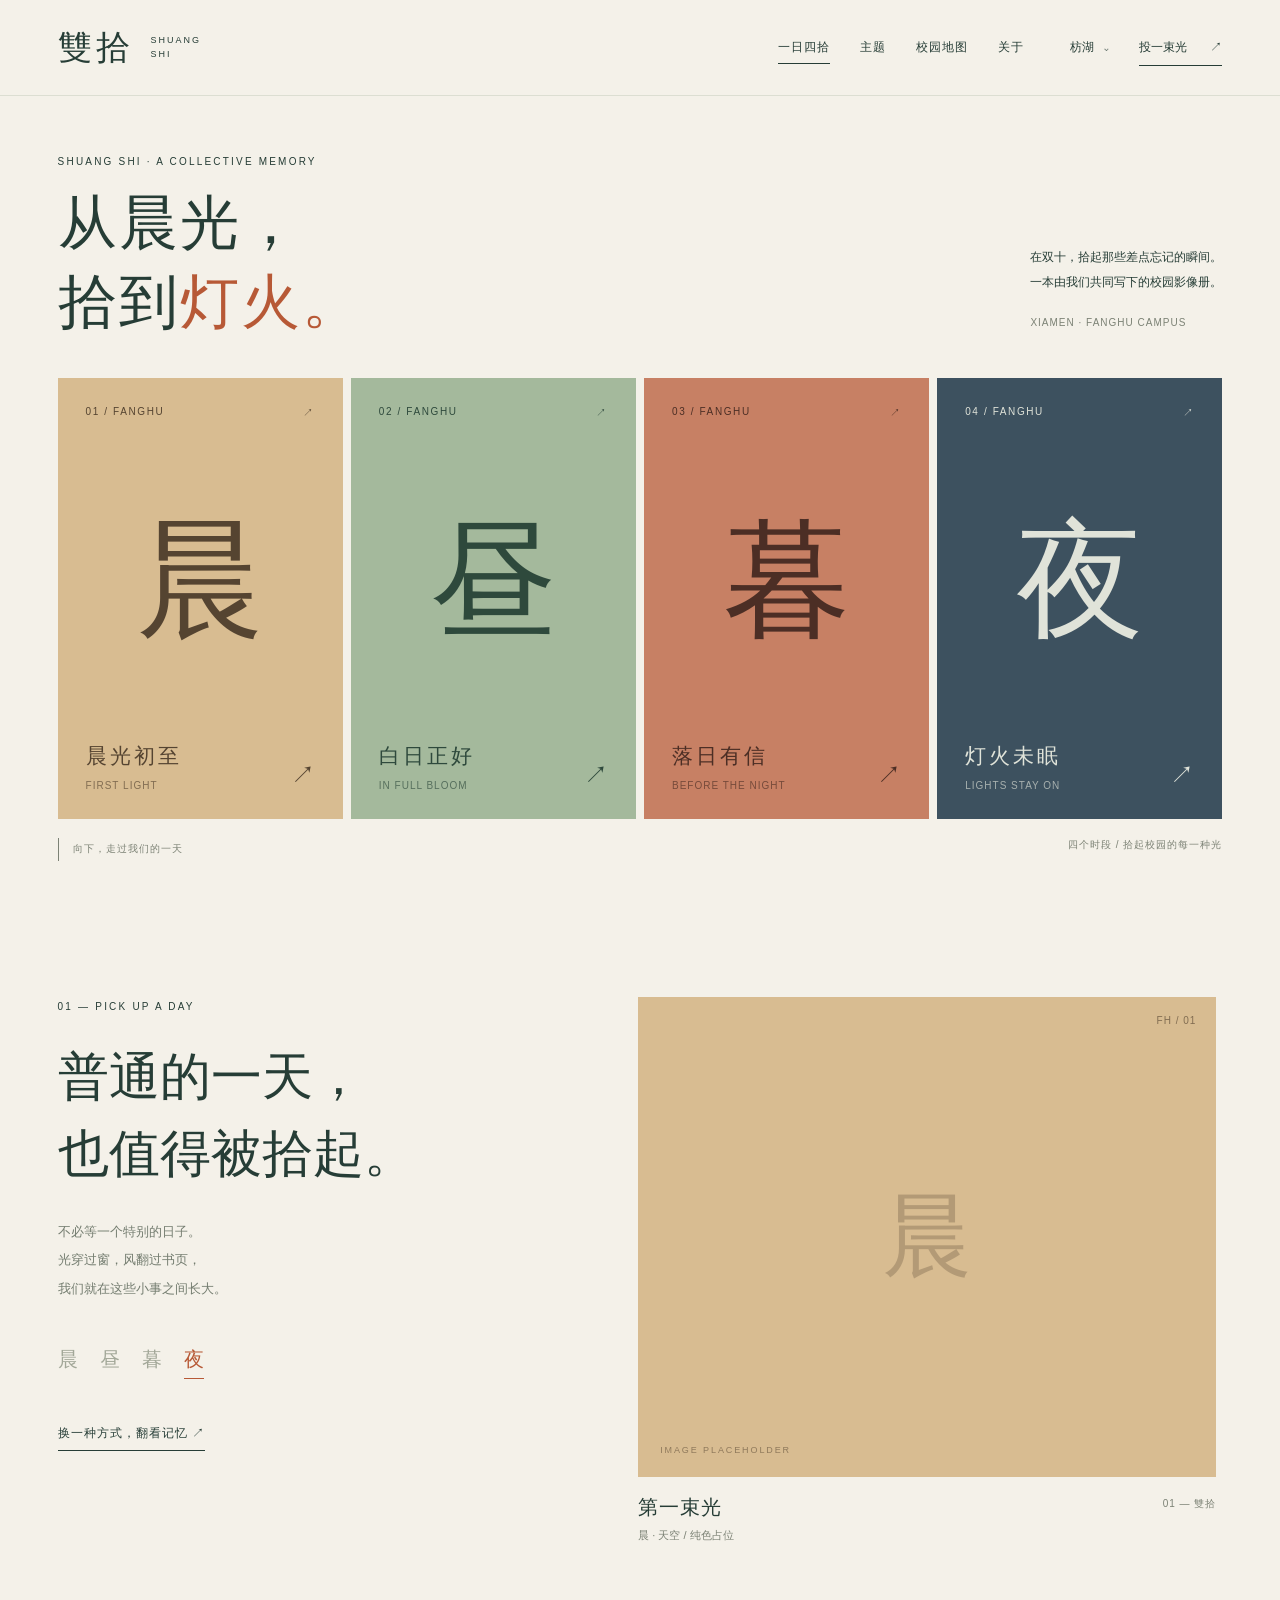
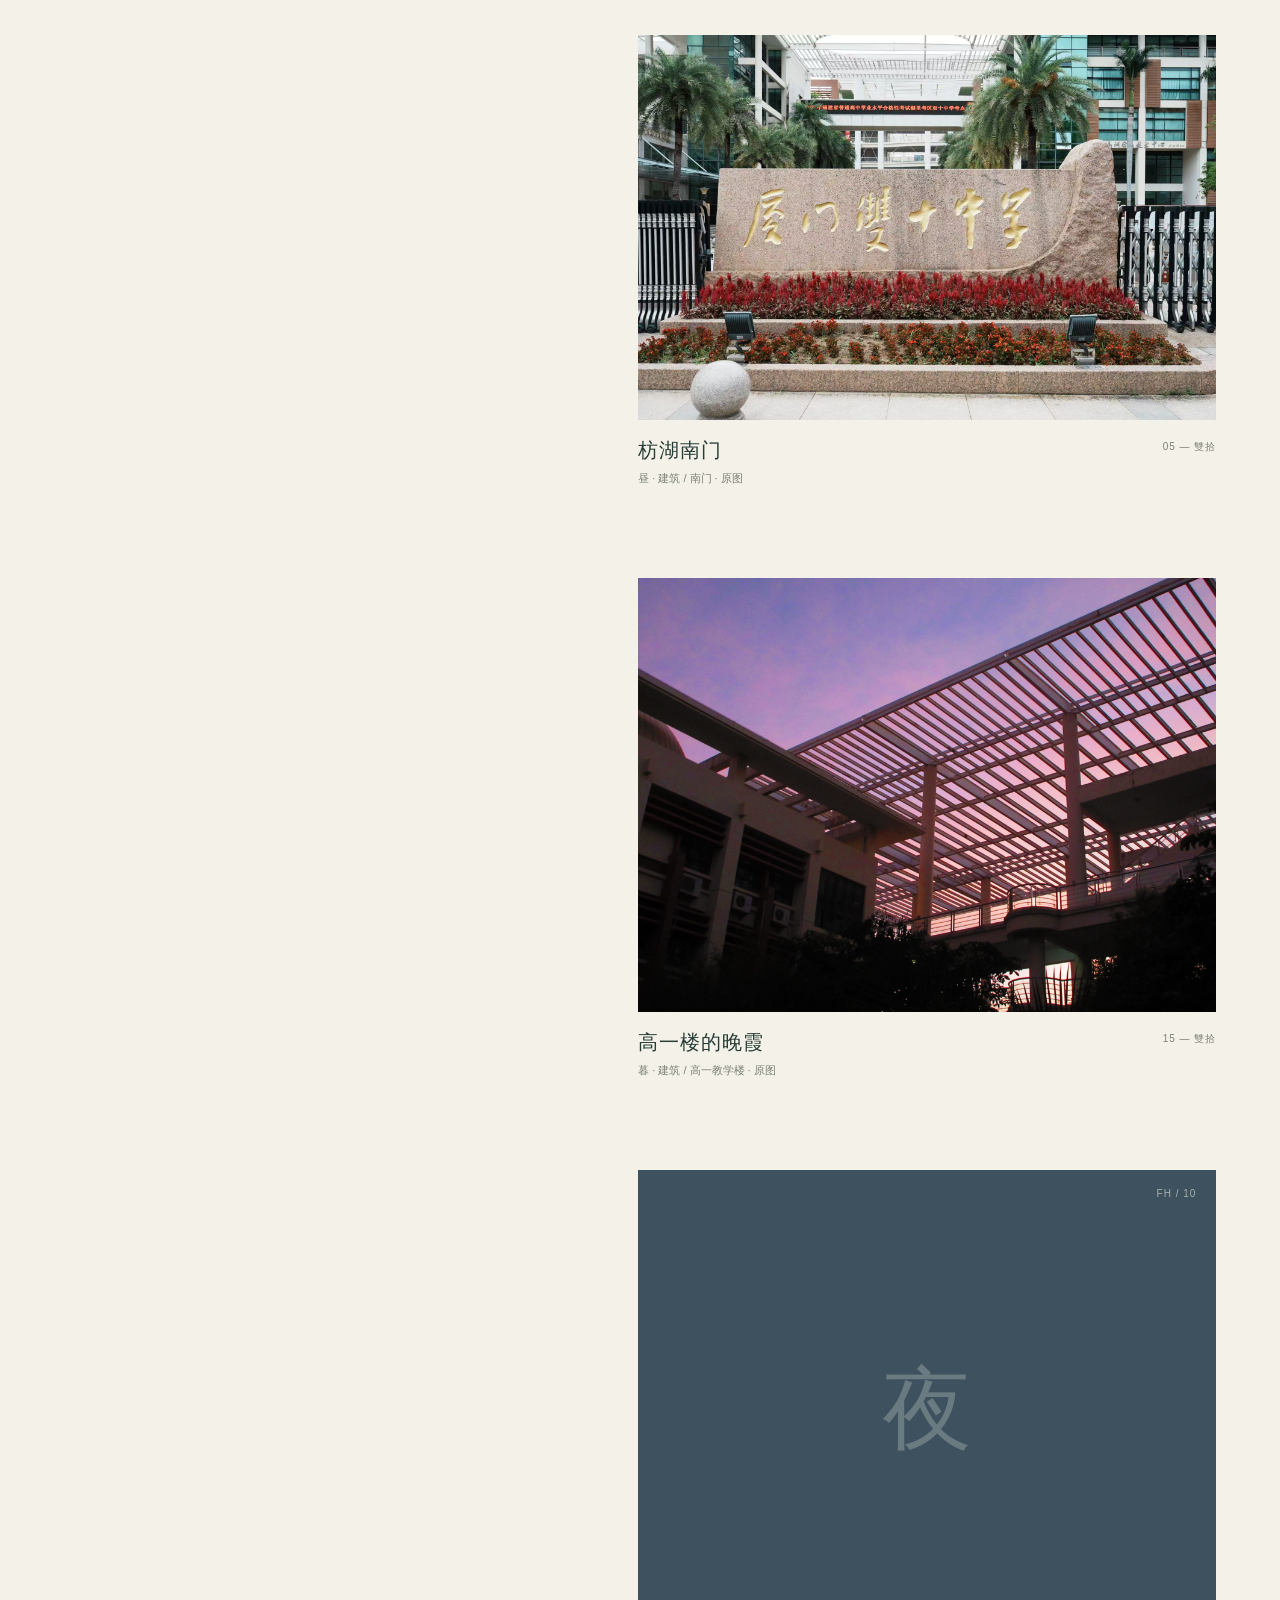
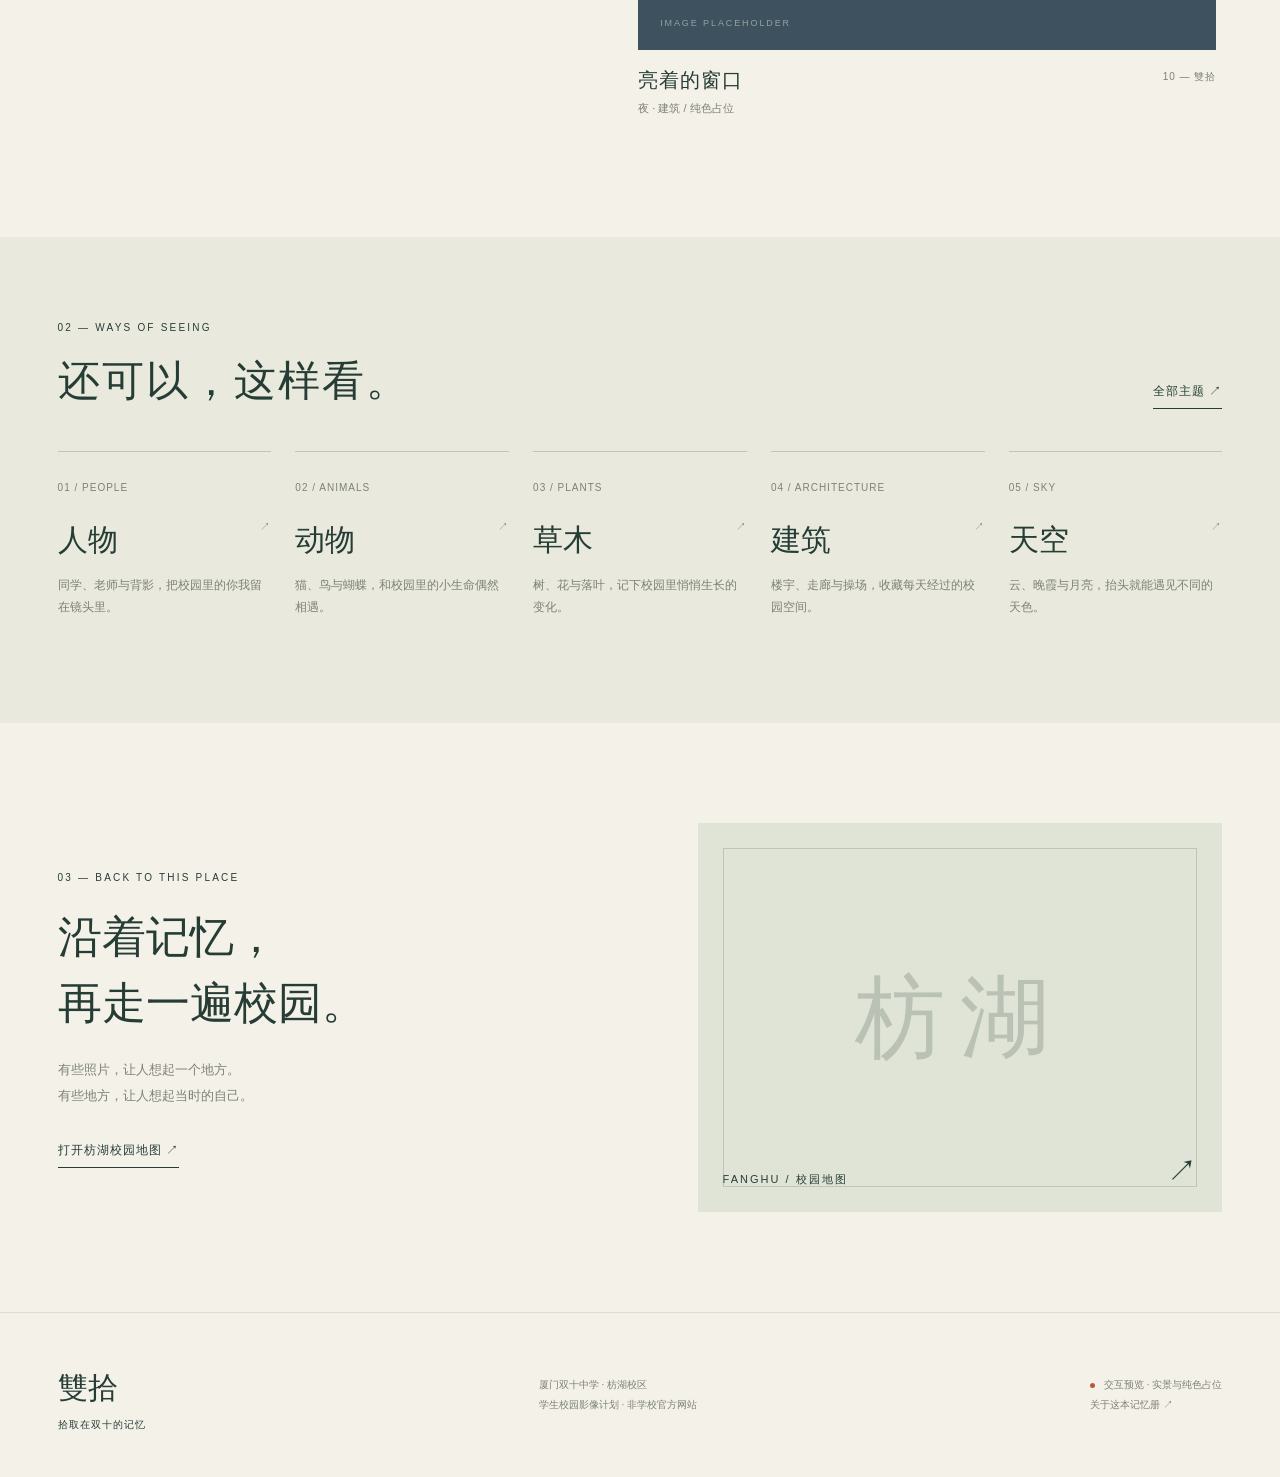
==== pages-preview/index.html @ 5b067689 "Publish Shuangshi campus photo preview with GitHub Pages" ====
<!doctype html>
<html lang="zh-CN"><head><meta charset="UTF-8"><meta name="viewport" content="width=device-width,initial-scale=1"><meta name="theme-color" content="#f4f1e9"><title>雙拾 · 从晨光到灯火</title><meta name="description" content="在双十，拾起那些差点忘记的瞬间。枋湖校区校园影像交互预览。"><link rel="stylesheet" href="style.css?v=70b7b779c7a2"></head>
<body><div class="reading-progress" aria-hidden="true"></div><header class="header"><a href="#/" class="brand" aria-label="雙拾首页">雙拾<span>SHUANG SHI</span></a><nav aria-label="主导航"><a href="#/" data-nav="home">一日四拾</a><a href="#/themes" data-nav="themes">主题</a><a href="#/map" data-nav="map">校园地图</a><a href="#/about" data-nav="about">关于</a></nav><div class="header-actions"><button id="campus-toggle" aria-expanded="false" aria-controls="campus-menu">枋湖 <span>⌄</span></button><button class="contribute-trigger" data-contribute>投一束光 <span>↗</span></button></div><div id="campus-menu" class="campus-menu" hidden><button id="fanghu-campus"><span>枋湖校区</span><small>正在这里 · 浏览预览</small></button><button id="xiang-campus"><span>翔安校区 <b>筹备中</b></span><small>下一段记忆，留一个位置</small></button></div></header>
<main id="app"></main><footer><a href="#/" class="footer-brand">雙拾<span>拾取在双十的记忆</span></a><p>厦门双十中学 · 枋湖校区<br>学生校园影像计划 · 非学校官方网站</p><div><span class="preview-dot"></span> 交互预览 · 实景与纯色占位<br><a href="#/about">关于这本记忆册 ↗</a></div></footer>
<dialog id="photo-viewer" class="photo-viewer" aria-labelledby="viewer-title"><div class="viewer-toolbar"><span id="viewer-index"></span><span>雙拾 / 记忆切片</span><button id="viewer-close" aria-label="关闭照片">关闭 <span>×</span></button></div><div class="viewer-layout"><button class="viewer-prev" aria-label="上一张">←</button><div id="viewer-image" class="photo-surface"><span class="placeholder-mark">IMAGE PLACEHOLDER</span><span id="viewer-glyph"></span></div><div class="viewer-copy"><span class="eyebrow" id="viewer-period"></span><h2 id="viewer-title"></h2><p id="viewer-story"></p><dl><div><dt>地点</dt><dd id="viewer-place"></dd></div><div><dt>摄影</dt><dd id="viewer-author">等待你的署名</dd></div><div><dt>作品状态</dt><dd id="viewer-status">纯色占位 · 非真实投稿</dd></div></dl><div class="viewer-image-tools"><button id="viewer-size" class="text-link" aria-pressed="false" hidden>原尺寸</button><a id="viewer-original" class="text-link" target="_blank" rel="noopener" hidden>打开原图 ↗</a></div><button id="viewer-map" class="text-link">在地图中查看 ↗</button></div><button class="viewer-next" aria-label="下一张">→</button></div><p class="viewer-tip">← → 切换照片 · Esc 返回原位置</p></dialog>
<dialog id="info-dialog" class="info-dialog" aria-labelledby="info-title"><button class="dialog-close" aria-label="关闭">×</button><span class="eyebrow">THE NEXT CHAPTER</span><h2 id="info-title">翔安的故事，<br>先留一页。</h2><p>翔安校区正在筹备。这一版先把枋湖的日常拾起来，未来再续写另一段双十记忆。</p><button class="primary close-info">回到枋湖 <span>↗</span></button></dialog>
<dialog id="submit-dialog" class="submit-dialog" aria-labelledby="submit-title"><button class="dialog-close" aria-label="关闭投稿预览">×</button><span class="eyebrow">LEAVE A MOMENT</span><h2 id="submit-title">投一束光。</h2><p class="muted">先试试投稿的样子。这是本机预览草稿，尚不接收或公开作品。</p><form id="draft-form"><label class="upload-box">选择一张照片 <span>JPG / PNG / WebP · 不设文件大小上限</span><input id="draft-image" type="file" accept="image/jpeg,image/png,image/webp"></label><img id="draft-preview" alt="所选照片预览" hidden><div class="form-row"><label>照片标题<input name="title" required maxlength="40" placeholder="给这一刻起个名字"></label><label>你的署名<input name="author" required maxlength="24" placeholder="可以使用昵称"></label></div><div class="form-row"><label>光的时段<select name="period"><option value="morning">晨 · 晨光</option><option value="day">昼 · 白日</option><option value="dusk">暮 · 日落</option><option value="night">夜 · 灯火</option></select></label><label>校区<input value="枋湖校区" disabled></label></div><label>那一刻的记忆<textarea name="story" rows="3" maxlength="240" placeholder="照片以外，还有什么值得记住？"></textarea></label><button class="primary" type="submit">保存预览文字草稿 <span>↗</span></button><p id="draft-status" role="status"></p></form></dialog>
<div class="toast" role="status" aria-live="polite"></div><script src="map-data.js?v=32f19868f6e2"></script><script src="app.js?v=759d3fbdfbb9"></script></body></html>
---- pages-preview/style.css ----
@charset "UTF-8";
:root{--paper:#f4f1e9;--ink:#263d36;--muted:#7c8275;--line:#dcded2;--accent:#b75936;--ease:cubic-bezier(.22,1,.36,1);font-family:"Microsoft YaHei","PingFang SC",sans-serif;color:var(--ink);background:var(--paper);font-synthesis:none}*{box-sizing:border-box}body{margin:0}button,input,textarea,select{font:inherit}button,a{-webkit-tap-highlight-color:transparent}button{cursor:pointer;color:inherit;border:0;background:none}a{color:inherit;text-decoration:none}button:focus-visible,a:focus-visible,input:focus-visible,textarea:focus-visible,select:focus-visible{outline:2px solid var(--accent);outline-offset:5px}::selection{background:#e4b99a;color:#263d36}h1,h2,h3,p{margin:0}h1,h2,h3,.serif{font-family:"Noto Serif SC","Songti SC","SimSun",serif;font-weight:400}button svg{pointer-events:none}[hidden]{display:none!important}.reading-progress{height:2px;background:var(--accent);position:fixed;left:0;top:0;width:0;z-index:100}.header{height:96px;padding:0 4.5vw;display:flex;align-items:center;gap:40px;border-bottom:1px solid var(--line);position:relative;z-index:20;background:var(--paper)}.brand{font-family:"Songti SC","SimSun",serif;font-size:34px;letter-spacing:4px;display:flex;align-items:center;gap:17px}.brand span{font-family:Arial,sans-serif;font-size:9px;letter-spacing:2px;max-width:35px;line-height:1.5}.header nav{display:flex;gap:30px;margin-left:auto;font-size:12px;letter-spacing:1px}.header nav a{padding:12px 0;position:relative}.header nav a:after{content:"";height:1px;background:var(--ink);position:absolute;bottom:4px;left:0;width:100%;transform:scaleX(0);transform-origin:left;transition:transform .4s var(--ease)}.header nav a:hover:after,.header nav a.active:after{transform:scaleX(1)}.header-actions{display:flex;gap:24px;align-items:center;font-size:12px}.contribute-trigger{border-bottom:1px solid var(--ink);padding:9px 0}.contribute-trigger span{margin-left:20px}#campus-toggle span{margin-left:6px}.campus-menu{position:absolute;right:4.5vw;top:78px;width:300px;background:var(--paper);box-shadow:0 16px 50px #1833281c;border:1px solid var(--line);padding:8px;z-index:50}.campus-menu button{display:block;padding:18px;width:100%;text-align:left}.campus-menu button:hover{background:#e6e9de}.campus-menu small{display:block;font-size:11px;color:var(--muted);margin-top:8px}.campus-menu b{font-size:10px;background:#e6e9de;padding:4px 6px;font-weight:400;margin-left:12px}.eyebrow{font:10px/1.5 Arial,sans-serif;letter-spacing:2.2px;text-transform:uppercase}.home-intro{padding:55px 4.5vw 35px;display:flex;justify-content:space-between;align-items:end}.intro-title h1{font-size:clamp(42px,4.6vw,76px);letter-spacing:2px;line-height:1.35;margin-top:15px}.intro-title h1 em{font-style:normal;color:var(--accent)}.intro-note{max-width:240px;font-size:12px;line-height:2.1;padding-bottom:10px}.intro-note .tiny{display:block;color:var(--muted);font-size:10px;letter-spacing:1px;margin-top:17px}.day-strip{margin:0 4.5vw;display:flex;gap:8px;height:clamp(360px,49vh,620px)}.day-panel{min-width:0;flex:1;position:relative;overflow:hidden;color:var(--fg);background:var(--color);text-align:left;transition:flex .85s var(--ease),filter .7s ease;isolation:isolate;padding:28px;display:flex;flex-direction:column;justify-content:space-between}.day-panel:hover,.day-panel:focus-visible{flex:1.8}.day-strip:has(.day-panel:hover) .day-panel:not(:hover){filter:saturate(.65)}.panel-top{display:flex;justify-content:space-between;font:10px Arial;letter-spacing:1.6px}.panel-character{font-family:"Songti SC","SimSun",serif;font-size:clamp(95px,10vw,175px);font-weight:400;position:absolute;top:46%;left:50%;transform:translate(-50%,-50%);transition:transform .85s var(--ease);line-height:1}.day-panel:hover .panel-character{transform:translate(-50%,-55%) scale(1.04)}.panel-bottom{position:relative;display:flex;justify-content:space-between;align-items:end}.panel-bottom h2{font-size:21px;letter-spacing:3px}.panel-bottom p{font-size:10px;letter-spacing:1px;opacity:.65;margin-top:10px}.panel-arrow{font-size:24px;transition:transform .6s var(--ease)}.day-panel:hover .panel-arrow{transform:translate(4px,-4px)}.strip-caption{margin:19px 4.5vw 0;display:flex;justify-content:space-between;font-size:10px;color:var(--muted);letter-spacing:1px}.scroll-mark{display:flex;gap:14px;align-items:center}.scroll-mark i{height:23px;width:1px;background:var(--muted);transform-origin:top;animation:breathe 2s infinite}@keyframes breathe{50%{transform:scaleY(.55);opacity:.5}}.chapter{padding:135px 4.5vw 120px;display:grid;grid-template-columns:1fr 1.25fr;gap:8vw;align-items:start}.chapter-copy{position:sticky;top:10vh;max-width:370px}.chapter-copy h2{font-size:clamp(36px,4vw,62px);line-height:1.5;margin:25px 0}.chapter-copy p{font-size:13px;line-height:2.2;color:#747d70;max-width:290px}.chapter-index{display:flex;gap:22px;margin:38px 0}.chapter-index button{font-family:serif;font-size:20px;border-bottom:1px solid transparent;padding:5px 0;color:#a2a798;transition:color .4s}.chapter-index button.active{color:var(--accent);border-color:var(--accent)}.chapter-stack{display:grid;gap:90px}.story-card{width:100%;text-align:left;display:block}.story-card .photo-surface{height:480px;position:relative;overflow:hidden;transition:transform .9s var(--ease)}.story-card:nth-child(even){width:82%;margin-left:auto}.story-card:nth-child(even) .photo-surface{height:390px}.photo-surface{background:var(--color);color:var(--fg);position:relative}.photo-surface .photo-glyph{font-family:"Songti SC","SimSun",serif;font-size:90px;position:absolute;left:50%;top:50%;transform:translate(-50%,-50%);opacity:.28;transition:transform 1s var(--ease)}.photo-surface:hover .photo-glyph{transform:translate(-50%,-50%) scale(1.13)}.placeholder-mark{position:absolute;left:22px;bottom:22px;font:9px Arial;letter-spacing:1.9px;opacity:.55}.photo-corner{position:absolute;right:20px;top:18px;font:10px Arial;letter-spacing:1px;opacity:.65}.photo-open{position:absolute;right:20px;bottom:18px;border:1px solid currentColor;width:34px;height:34px;display:grid;place-items:center;border-radius:50%;opacity:0;transform:translateY(8px);transition:.35s}.photo-surface:hover .photo-open{opacity:.8;transform:translateY(0)}.card-meta{display:flex;justify-content:space-between;align-items:start;margin-top:17px;gap:12px}.card-meta h3{font-size:20px;letter-spacing:1px}.card-meta span,.card-meta small{font-size:10px;letter-spacing:1px;color:var(--muted);line-height:2}.card-meta p{font-size:11px;color:var(--muted);margin-top:7px}.section-head{display:flex;justify-content:space-between;align-items:end;margin-bottom:42px}.section-head h2{font-size:42px;letter-spacing:2px;margin-top:18px}.text-link{font-size:12px;border-bottom:1px solid currentColor;padding:8px 0;display:inline-block;letter-spacing:1px}.home-themes{padding:80px 4.5vw;background:#e9eadd}.theme-links{display:grid;grid-template-columns:repeat(5,minmax(0,1fr));gap:24px}.theme-link{border-top:1px solid #bcc7b5;padding:25px 0;text-align:left;transition:transform .5s var(--ease);display:block}.theme-link:hover{transform:translateY(-5px)}.theme-link span{font:10px Arial;letter-spacing:1px;color:var(--muted)}.theme-link h3{font-size:30px;display:flex;justify-content:space-between;margin:25px 0 14px}.theme-link p{font-size:12px;color:var(--muted);line-height:1.8}.campus-invite{padding:100px 4.5vw;display:grid;grid-template-columns:1fr 1fr;gap:9vw;align-items:center}.campus-invite h2{font-size:44px;line-height:1.5;margin:20px 0}.campus-invite p{font-size:13px;line-height:2;color:var(--muted);max-width:370px}.map-teaser{background:#dfe4d6;aspect-ratio:1.35;display:flex;align-items:center;justify-content:center;position:relative;overflow:hidden}.map-teaser .map-word{font-family:serif;font-size:90px;opacity:.2;letter-spacing:15px}.map-teaser .teaser-label{position:absolute;bottom:25px;left:25px;font-size:11px;letter-spacing:2px}.map-teaser .teaser-arrow{position:absolute;right:25px;bottom:20px;font-size:30px}.map-teaser:after{content:"";position:absolute;inset:25px;border:1px solid #79896b55;transition:inset .5s}.map-teaser:hover:after{inset:17px}footer{border-top:1px solid var(--line);padding:45px 4.5vw;display:flex;justify-content:space-between;gap:30px;align-items:center;font-size:10px;line-height:2;color:var(--muted)}.footer-brand{font-family:serif;font-size:30px;color:var(--ink)}.footer-brand span{font:10px sans-serif;display:block;letter-spacing:1px}.preview-dot{display:inline-block;width:5px;height:5px;background:var(--accent);border-radius:50%;margin-right:6px}footer a:hover{color:var(--accent)}.page-heading{padding:65px 4.5vw 45px}.page-heading h1{font-size:clamp(44px,6vw,80px);line-height:1.4;margin:18px 0}.page-heading p{max-width:500px;color:var(--muted);font-size:13px;line-height:2}.back-link{font-size:11px;letter-spacing:1px;display:inline-block;margin-bottom:25px}.period-hero{height:370px;margin:0 4.5vw;display:flex;align-items:center;justify-content:space-between;padding:45px 60px;color:var(--fg);background:var(--color);position:relative;overflow:hidden}.period-hero h1{font-size:150px;line-height:1}.period-hero .hero-info{max-width:250px}.period-hero h2{font-size:32px;margin:20px 0}.period-hero p{font-size:12px;line-height:2;opacity:.8}.period-topline{padding:35px 4.5vw 20px;display:flex;justify-content:space-between;font-size:11px;letter-spacing:1px}.period-switch{display:flex;gap:25px}.period-switch a{opacity:.4}.period-switch a.active{opacity:1;border-bottom:1px solid}.gallery-section{padding:45px 4.5vw 100px}.gallery-toolbar{display:flex;justify-content:space-between;align-items:center;margin-bottom:30px;font-size:11px;color:var(--muted);gap:20px;flex-wrap:wrap}.filter-list{display:flex;gap:8px}.filter-list button{border:1px solid var(--line);padding:9px 16px;border-radius:2px;font-size:11px}.filter-list button.active{color:var(--paper);background:var(--ink);border-color:var(--ink)}.gallery-grid{display:grid;grid-template-columns:repeat(3,minmax(0,1fr));gap:50px 28px;align-items:start}.gallery-grid .photo-surface{height:280px}.gallery-grid .photo-card:nth-child(3n+2){padding-top:65px}.gallery-grid .photo-card:nth-child(3n+2) .photo-surface{height:360px}.photo-card{display:block;width:100%;padding:0;text-align:left}.photo-card .photo-surface{overflow:hidden}.gallery-grid .card-meta h3{font-size:20px}.section-bottom{margin-top:60px;text-align:center;font-size:11px;line-height:2;color:var(--muted)}.themes-board{margin:0 4.5vw 70px;display:flex;gap:8px;height:470px}.theme-tile{flex:1;min-width:0;background:var(--color);color:var(--fg);padding:28px;position:relative;transition:flex .85s var(--ease);display:flex;flex-direction:column;justify-content:space-between}.theme-tile:hover,.theme-tile:focus-visible{flex:1.7}.theme-tile h2{font-size:52px;writing-mode:vertical-rl;letter-spacing:10px;position:absolute;top:90px;left:50%;transform:translateX(-50%)}.theme-tile p{font-size:11px;line-height:1.8;max-width:180px;min-height:40px}.theme-tile .tile-foot{display:flex;align-items:end;justify-content:space-between;gap:12px}.theme-tile .tile-foot b{font-size:25px;font-weight:400}.theme-detail-heading{border-bottom:1px solid var(--line);margin-bottom:20px}.photo-viewer{border:0;background:var(--paper);color:var(--ink);width:100vw;max-width:none;height:100dvh;max-height:none;margin:0;padding:0;overflow:auto}.photo-viewer::backdrop{background:#1a241ce6}.viewer-toolbar{height:85px;display:flex;justify-content:space-between;align-items:center;padding:0 4vw;font:10px sans-serif;letter-spacing:2px;border-bottom:1px solid var(--line)}.viewer-toolbar button{font-size:12px;letter-spacing:1px}.viewer-toolbar button span{font-size:24px;margin-left:20px}.viewer-layout{min-height:calc(100dvh - 150px);display:grid;grid-template-columns:30px minmax(0,1.7fr) minmax(250px,1fr) 30px;gap:3vw;padding:40px 3vw;align-items:center}.viewer-layout>.photo-surface{height:min(65vh,680px);width:100%;overflow:hidden}.viewer-layout>.photo-surface>#viewer-glyph{font:160px serif;position:absolute;left:50%;top:50%;transform:translate(-50%,-50%);opacity:.28}.viewer-copy{padding:20px}.viewer-copy h2{font-size:40px;line-height:1.5;margin:24px 0}.viewer-copy>p{font-size:13px;line-height:2.3;color:var(--muted)}.viewer-copy dl{margin:35px 0}.viewer-copy dl div{display:flex;justify-content:space-between;gap:20px;border-bottom:1px solid var(--line);padding:12px 0;font-size:11px}.viewer-copy dt{color:var(--muted)}.viewer-copy dd{margin:0}.viewer-prev,.viewer-next{font-size:26px;padding:10px 0}.viewer-tip{text-align:center;font-size:10px;color:var(--muted);letter-spacing:2px;padding-bottom:20px}.flying-photo{position:fixed;z-index:2147483646;pointer-events:none;overflow:hidden;margin:0!important;transform-origin:top left}.photo-viewer .flying-photo{position:fixed}.info-dialog,.submit-dialog{border:1px solid var(--line);padding:50px;max-width:600px;width:calc(100vw - 32px);max-height:90dvh;color:var(--ink);background:var(--paper)}dialog::backdrop{background:#152a2466;backdrop-filter:blur(8px)}.info-dialog h2,.submit-dialog h2{font-size:42px;margin:22px 0;line-height:1.5}.info-dialog p,.muted{font-size:12px;line-height:2;color:var(--muted)}.dialog-close{position:absolute;right:20px;top:14px;font-size:28px}.primary{background:var(--ink);color:var(--paper);padding:17px 25px;display:flex;justify-content:space-between;align-items:center;gap:30px;font-size:12px;margin-top:30px;width:100%}.submit-dialog{max-width:650px}.submit-dialog form{margin-top:25px}.submit-dialog label{display:block;font-size:11px;line-height:2}.submit-dialog input:not([type=file]),.submit-dialog textarea,.submit-dialog select{display:block;width:100%;background:transparent;border:0;border-bottom:1px solid #bdc6b6;border-radius:0;padding:10px 0;color:var(--ink);font-size:12px;margin-bottom:20px}.submit-dialog textarea{resize:vertical}.form-row{display:grid;grid-template-columns:1fr 1fr;gap:25px}.upload-box{border:1px dashed #99ab94;text-align:center;padding:25px;cursor:pointer;margin-bottom:24px;position:relative}.upload-box span{display:block;color:var(--muted);font-size:10px}.upload-box input{position:absolute;inset:0;opacity:0;cursor:pointer;width:100%}#draft-preview{max-width:100%;max-height:160px;margin:0 auto 20px;display:block}#draft-status{font-size:12px;line-height:1.8;margin-top:15px;color:var(--accent)}.toast{position:fixed;bottom:25px;left:50%;transform:translate(-50%,20px);background:var(--ink);color:var(--paper);padding:14px 25px;font-size:12px;opacity:0;pointer-events:none;transition:.3s;z-index:1000;max-width:90vw}.toast.show{opacity:1;transform:translate(-50%,0)}.about-hero{padding:90px 10vw;display:grid;grid-template-columns:1fr 1fr;gap:8vw}.about-hero h1{font-size:120px;letter-spacing:20px}.about-hero .about-text{padding-top:25px}.about-hero p{font-size:14px;line-height:2.4;margin-bottom:25px}.about-note{background:#e7e9de;padding:55px 10vw;display:grid;grid-template-columns:1fr 1fr;gap:70px}.about-note h2{font-size:30px;margin-bottom:20px}.about-note p{font-size:12px;line-height:2.2;color:var(--muted)}.reveal{opacity:0;transform:translateY(25px);transition:opacity .8s var(--ease),transform 1s var(--ease)}.reveal.visible{opacity:1;transform:none}::view-transition-old(root){animation:fade-out .25s both}::view-transition-new(root){animation:fade-in .5s both}::view-transition-group(scene){animation-duration:.8s;animation-timing-function:var(--ease)}::view-transition-old(scene),::view-transition-new(scene){height:100%;width:100%;object-fit:cover;mix-blend-mode:normal}@keyframes fade-in{from{opacity:0;transform:translateY(8px)}to{opacity:1;transform:none}}@keyframes fade-out{to{opacity:0}}.map-shell{display:grid;grid-template-columns:280px minmax(0,1fr);margin:0 4.5vw 55px;border:1px solid var(--line);height:650px;min-height:420px}.map-sidebar{padding:25px;border-right:1px solid var(--line);overflow:auto}.map-sidebar h2{font-size:22px;margin-bottom:12px}.map-sidebar>p{font-size:11px;line-height:1.9;color:var(--muted);margin-bottom:20px}.map-place{display:block;width:100%;padding:16px 0;border-top:1px solid var(--line);text-align:left}.map-place span{font-size:13px;display:flex;justify-content:space-between}.map-place small{font-size:10px;color:var(--muted);display:block;margin-top:8px}.map-place.active{color:var(--accent)}.map-viewport{position:relative;overflow:hidden;background:#e3e7db;touch-action:none;cursor:grab}.map-viewport:active{cursor:grabbing}.map-world{position:absolute;inset:0;transform-origin:0 0;will-change:transform}.map-world img{width:100%;height:100%;object-fit:contain;pointer-events:none;user-select:none}.map-world svg{width:100%;height:100%;display:block}.map-pin{position:absolute;transform:translate(-50%,-50%);width:30px;height:30px;border-radius:50%;background:var(--paper);border:1px solid var(--ink);box-shadow:0 3px 10px #233c3420;font:11px Arial;transition:background .2s}.map-pin.active{background:var(--accent);color:white;border-color:var(--accent)}.map-controls{position:absolute;right:18px;top:18px;display:flex;flex-direction:column;gap:2px;z-index:2}.map-controls button{background:var(--paper);width:38px;height:38px;border:1px solid var(--line);font-size:20px}.map-controls button:last-child{font-size:12px}.map-caption{position:absolute;bottom:14px;left:15px;right:15px;background:#f4f1e9ed;padding:10px 12px;font-size:10px;line-height:1.8;pointer-events:none}.map-caption a{pointer-events:auto;border-bottom:1px solid}.map-selected{padding:0 4.5vw 80px}.map-selected .section-head{margin-bottom:25px}.map-selected .gallery-grid{grid-template-columns:repeat(3,1fr)}.map-selected .gallery-grid .photo-card{padding-top:0}.map-selected .gallery-grid .photo-surface{height:220px}.map-empty{padding:50px;text-align:center;font-size:13px;line-height:2;align-self:center}.map-note{font-size:11px;line-height:2;color:var(--muted);margin-top:18px}.gallery-empty{padding:90px 0;color:var(--muted);text-align:center;grid-column:1/-1;font-size:13px}
@media(min-width:1600px){.header,.home-intro{padding-left:6vw;padding-right:6vw}.day-strip{margin-left:6vw;margin-right:6vw}.day-panel{padding:35px}.intro-title h1{font-size:75px}}
@media(max-width:1000px){.header{gap:20px;height:85px}.brand{font-size:28px}.brand span{display:none}.header nav{gap:20px}.header-actions{gap:15px}.home-intro{padding-top:40px}.intro-note{max-width:200px}.chapter{gap:5vw}.chapter-copy h2{font-size:40px}.story-card .photo-surface{height:390px}.story-card:nth-child(even) .photo-surface{height:320px}.viewer-layout{grid-template-columns:25px 1fr 25px;gap:15px}.viewer-copy{grid-column:2;grid-row:2}.viewer-layout>.photo-surface{grid-column:2;grid-row:1;height:50vh}.viewer-next{grid-column:3;grid-row:1}.viewer-prev{grid-column:1;grid-row:1}.map-shell{grid-template-columns:220px 1fr}.theme-tile{padding:22px}.theme-tile h2{font-size:44px}}
@media(max-width:700px){.header{padding:0 6vw;height:110px;flex-wrap:wrap;align-content:center;gap:16px;justify-content:space-between}.brand{font-size:29px}.header-actions{margin-left:auto;font-size:11px}.header nav{order:3;width:100%;margin:0;justify-content:space-between;gap:12px;font-size:11px}.header nav a{padding:0 0 5px}.header nav a:after{bottom:0}.campus-menu{top:60px;right:6vw}.home-intro{padding:35px 6vw 25px;display:block}.intro-title h1{font-size:40px;letter-spacing:0}.intro-note{margin-top:20px;max-width:none;font-size:11px}.intro-note .tiny{display:none}.day-strip{margin:0 6vw;display:grid;grid-template-columns:1fr 1fr;height:530px;gap:7px}.day-panel{padding:18px}.panel-character{font-size:85px}.panel-bottom h2{font-size:16px;letter-spacing:1px}.panel-bottom p{font-size:8px}.panel-top{font-size:8px}.panel-arrow{font-size:20px}.strip-caption{margin:16px 6vw 0;font-size:9px}.strip-caption>span:last-child{max-width:135px;text-align:right;line-height:1.8}.chapter{padding:70px 6vw;display:block}.chapter-copy{position:relative;top:auto;max-width:none;margin-bottom:40px}.chapter-copy h2{font-size:36px;line-height:1.5;margin:20px 0}.chapter-copy p{font-size:12px}.chapter-index{margin:25px 0;gap:25px}.chapter-stack{gap:45px}.story-card .photo-surface{height:370px}.story-card:nth-child(even){width:85%}.story-card:nth-child(even) .photo-surface{height:320px}.home-themes{padding:55px 6vw}.section-head{align-items:start;gap:20px}.section-head h2{font-size:32px}.section-head .text-link{font-size:10px;white-space:nowrap;margin-top:28px}.theme-links{grid-template-columns:1fr 1fr;gap:12px 25px}.theme-link h3{font-size:25px;margin:18px 0 12px}.theme-link p{font-size:10px}.campus-invite{padding:60px 6vw;display:flex;flex-direction:column;gap:30px;align-items:stretch}.campus-invite h2{font-size:34px}.map-teaser{aspect-ratio:1.25}.map-teaser .map-word{font-size:70px}footer{padding:35px 6vw;flex-wrap:wrap;gap:25px;align-items:start}footer p{font-size:9px}footer>div{width:100%;font-size:9px}.period-topline{padding:25px 6vw 18px;font-size:10px}.period-switch{gap:17px}.period-hero{margin:0 6vw;height:280px;padding:30px}.period-hero h1{font-size:115px}.period-hero .hero-info{max-width:135px}.period-hero h2{font-size:24px;margin:12px 0}.period-hero p{font-size:10px}.period-hero .eyebrow{font-size:8px}.gallery-section{padding:30px 6vw 60px}.filter-list{gap:5px;flex-wrap:wrap}.filter-list button{padding:8px 11px;font-size:10px}.gallery-grid{grid-template-columns:1fr 1fr;gap:32px 15px}.gallery-grid .photo-surface{height:190px}.gallery-grid .photo-card:nth-child(3n+2){padding-top:0}.gallery-grid .photo-card:nth-child(3n+2) .photo-surface{height:190px}.gallery-grid .photo-card:nth-child(even){padding-top:35px}.gallery-grid .photo-card:nth-child(even) .photo-surface{height:240px}.gallery-grid .card-meta{display:block}.gallery-grid .card-meta h3{font-size:17px}.gallery-grid .card-meta p{font-size:10px}.gallery-grid .card-meta>small{display:none}.placeholder-mark{font-size:7px;letter-spacing:1px;left:13px;bottom:13px}.photo-corner{font-size:8px;right:13px;top:13px}.photo-surface .photo-glyph{font-size:60px}.page-heading{padding:40px 6vw 30px}.page-heading h1{font-size:45px}.page-heading p{font-size:12px}.themes-board{margin:0 6vw 50px;height:auto;display:grid;grid-template-columns:1fr 1fr;gap:8px}.theme-tile{height:280px;padding:20px}.theme-tile h2{font-size:36px;top:58px;letter-spacing:5px}.theme-tile p{font-size:10px;min-height:35px}.viewer-toolbar{height:65px;padding:0 5vw;letter-spacing:1px}.viewer-toolbar>span:nth-child(2){display:none}.viewer-layout{padding:25px 4vw;gap:8px;grid-template-columns:20px minmax(0,1fr) 20px}.viewer-layout>.photo-surface{height:42vh}.viewer-copy{padding:20px 0}.viewer-copy h2{font-size:32px;margin:15px 0}.viewer-copy dl{margin:20px 0}.viewer-tip{font-size:9px}.info-dialog,.submit-dialog{padding:35px 24px}.info-dialog h2,.submit-dialog h2{font-size:34px}.form-row{gap:20px}.about-hero{padding:55px 6vw;display:block}.about-hero h1{font-size:90px}.about-hero .about-text{margin-top:25px}.about-note{padding:40px 6vw;grid-template-columns:1fr;gap:35px}.map-shell{margin:0 6vw 35px;display:flex;flex-direction:column;height:640px}.map-sidebar{border-right:0;border-bottom:1px solid var(--line);padding:18px;height:150px;flex-shrink:0}.map-sidebar>p{margin-bottom:12px;font-size:10px}.map-sidebar h2{font-size:20px}.map-places{display:flex;gap:10px;overflow:auto}.map-place{width:auto;min-width:105px;padding:10px;border:1px solid var(--line)}.map-place span{font-size:11px}.map-place small{font-size:9px;white-space:nowrap}.map-viewport{flex:1;min-height:0}.map-caption{font-size:8px;bottom:8px;left:8px;right:8px;padding:6px 8px}.map-selected{padding:0 6vw 55px}.map-selected .gallery-grid{grid-template-columns:1fr 1fr}.map-selected .gallery-grid .photo-surface{height:180px}.map-selected .section-head h2{font-size:28px}.map-note{font-size:10px}.photo-open{opacity:.65;width:25px;height:25px;font-size:12px;right:12px;bottom:12px}}
@media(prefers-reduced-motion:reduce){*,*:before,*:after{animation:none!important;transition:none!important;scroll-behavior:auto!important}.reveal{opacity:1;transform:none}::view-transition-group(*){animation:none!important}}

@media(max-width:700px){.theme-link:last-child,.theme-tile:last-child{grid-column:1 / -1}.theme-tile:last-child{height:230px}.theme-tile:last-child h2{writing-mode:horizontal-tb;top:75px}}

/* Campus-only, orthogonal vector plan. Selection never resizes or moves the map. */
.atlas-heading{display:flex;align-items:end;justify-content:space-between;padding:38px 4.5vw 30px;gap:25px}.atlas-heading h1{font-size:clamp(30px,3.6vw,52px);margin-top:12px}.atlas-heading p{font-size:12px;line-height:2}
.atlas{margin:0 4.5vw 40px;border:1px solid #cbd2c2;background:#f4f1e9}.atlas-bar{display:flex;justify-content:space-between;align-items:center;padding:22px 28px;border-bottom:1px solid var(--line);gap:20px}.atlas-bar strong{font-family:serif;font-size:23px;font-weight:400;letter-spacing:2px}.atlas-bar>div>span{font-size:11px;color:var(--muted);margin-left:20px}.atlas-legend{display:flex;gap:20px;font-size:11px}.atlas-legend span{display:flex;gap:7px;align-items:center}.atlas-legend i{width:11px;height:11px;border-radius:2px}.building-key{background:#c5cbb9}.field-key{background:#bc876f}.water-key{background:#b5cbc3}
.atlas-places{display:flex;gap:8px;padding:16px 25px;flex-wrap:wrap;border-bottom:1px solid var(--line)}.atlas-places button{display:flex;align-items:center;gap:9px;padding:10px 13px;border:1px solid transparent;border-radius:3px;font-size:12px;transition:background .25s,color .25s}.atlas-places small{font:10px Arial;opacity:.5}.atlas-places button:hover{background:#e4e8db}.atlas-places button.active{background:var(--ink);color:var(--paper)}
.atlas-scroll{overflow:auto;overscroll-behavior-x:contain;background:#f4f1e9;scrollbar-color:#a1ae97 #eceee3}.map-sheet{position:relative;width:100%;min-width:1000px;aspect-ratio:1200 / 870;margin:auto}.map-sheet>svg{display:block;width:100%;height:100%}.map-sheet .atlas-pin{width:auto;height:34px;white-space:nowrap;padding:0 12px 0 5px;display:flex;align-items:center;gap:7px;border-radius:18px;background:#f4f1ef;border:1px solid #8b9b83;font:12px 'Microsoft YaHei',sans-serif;box-shadow:0 3px 12px #263d3610;transition:background .25s,color .25s,box-shadow .25s}.atlas-pin span{width:24px;height:24px;display:grid;place-items:center;border-radius:50%;background:#e1e6d7;font:10px Arial}.map-sheet .atlas-pin:hover,.map-sheet .atlas-pin:focus-visible{box-shadow:0 4px 16px #263d3628;border-color:var(--ink);z-index:3}.map-sheet .atlas-pin.active{background:var(--ink);color:#f4f1e9;border-color:var(--ink);z-index:2}.atlas-pin.active span{background:#52654f;color:#fff}.atlas-footer{display:flex;justify-content:space-between;gap:20px;padding:17px 25px;border-top:1px solid var(--line);font-size:10px;color:#747d70;line-height:1.8}.atlas-footer a{border-bottom:1px solid #aab39f}.map-selected .section-head h2{font-size:34px}
@media(max-width:700px){.atlas-heading{display:block;padding:30px 6vw 22px}.atlas-heading p{margin-top:14px;font-size:11px}.atlas{margin:0 4vw 30px}.atlas-bar{padding:18px;align-items:start;flex-direction:column;gap:12px}.atlas-bar>div>span{margin-left:12px}.atlas-legend{gap:17px}.atlas-places{padding:12px;gap:4px}.atlas-places button{font-size:11px;padding:9px}.atlas-scroll{height:660px}.map-sheet{width:1000px;height:725px;aspect-ratio:auto}.atlas-footer{display:block;padding:14px 18px}.atlas-footer>span{display:block}.atlas-footer>span+span{margin-top:5px}}

/* Original photos keep their full aspect ratio; no crop or upload byte limit. */
.real-photo{display:block;width:100%;height:auto;object-fit:contain}.gallery-grid .has-photo{grid-column:1 / -1;padding-top:0!important}.gallery-grid .has-photo .photo-surface,.story-card.has-photo .photo-surface,.map-selected .gallery-grid .has-photo .photo-surface{height:auto!important;overflow:hidden}.story-card.has-photo{width:100%;margin-left:0}.has-photo .photo-open{background:#f4f1ee8;color:#263d36}.flying-photo .real-photo{width:100%;height:100%;object-fit:contain}.photo-viewer.has-real-photo .viewer-layout{grid-template-columns:28px minmax(0,1fr) 28px;align-items:start}.photo-viewer.has-real-photo .viewer-layout>.photo-surface{grid-column:2;grid-row:1;height:auto;max-height:none;overflow:auto;background:transparent}.photo-viewer.has-real-photo .viewer-copy{grid-column:2;grid-row:2;max-width:700px;padding:22px 0}.photo-viewer.has-real-photo .viewer-prev{grid-column:1;grid-row:1;align-self:center}.photo-viewer.has-real-photo .viewer-next{grid-column:3;grid-row:1;align-self:center}.has-real-photo #viewer-image>.placeholder-mark,.has-real-photo #viewer-glyph{display:none}.viewer-image-tools{display:flex;gap:24px;align-items:center;margin:15px 0 24px}.photo-viewer.original-size #viewer-image{max-height:78vh;overflow:auto}.photo-viewer.original-size #viewer-image img{width:auto;height:auto;max-width:none}.photo-viewer{overflow:auto}.photo-viewer.has-real-photo .viewer-toolbar{position:sticky;top:0;z-index:3;background:var(--paper)}

/* Detailed user-annotated campus plan. */
.map-sheet .atlas-pin{padding:0 10px;height:30px;font-size:12px;gap:5px;background:#faf9f4f2;box-shadow:0 2px 8px #263d361c}
.map-sheet .atlas-pin span{font-size:9px;width:19px;height:19px}.map-sheet .atlas-pin.active{background:#263d36;color:#fff}.map-sheet .atlas-pin.active span{background:#647960}.atlas-places{max-height:160px;overflow-y:auto}
@media(max-width:700px){.atlas-places{max-height:148px}.map-sheet .atlas-pin{font-size:12px}}

.outline-key{background:transparent;border:1px dashed #8c9f87}
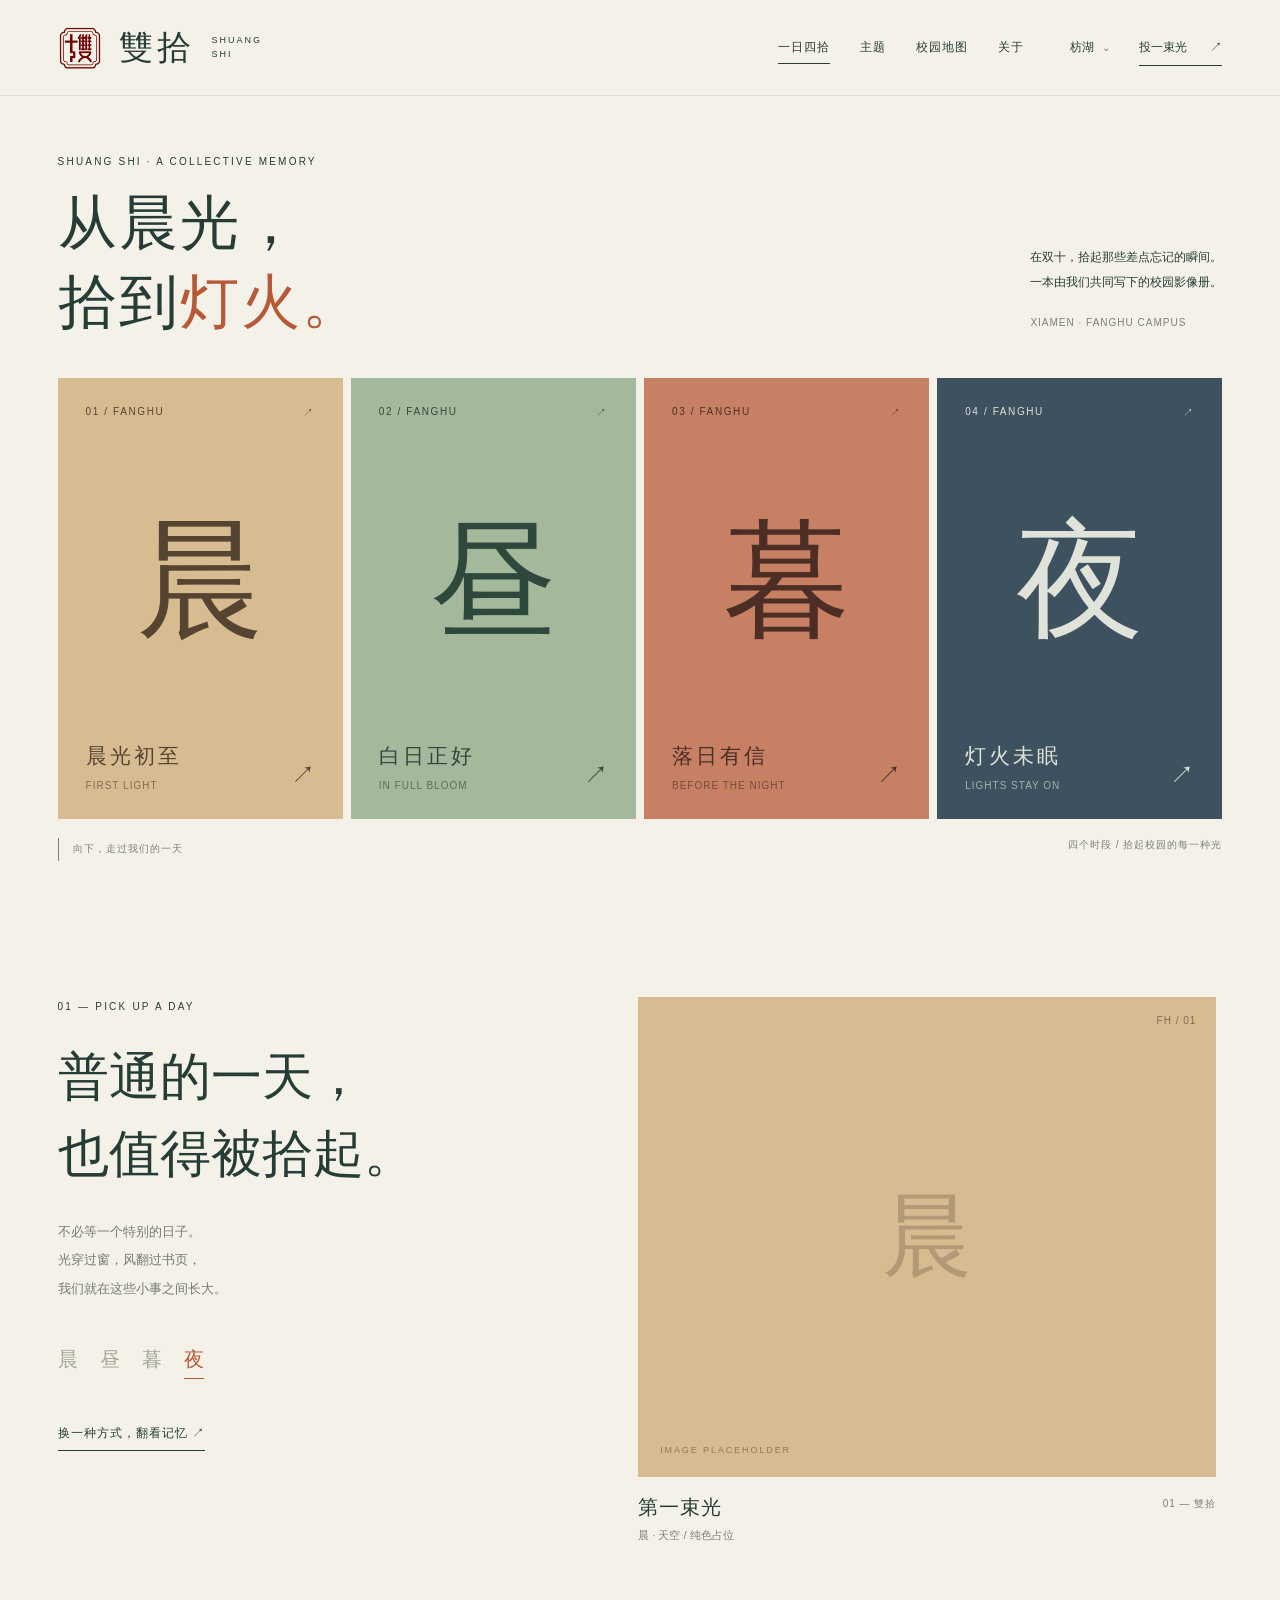
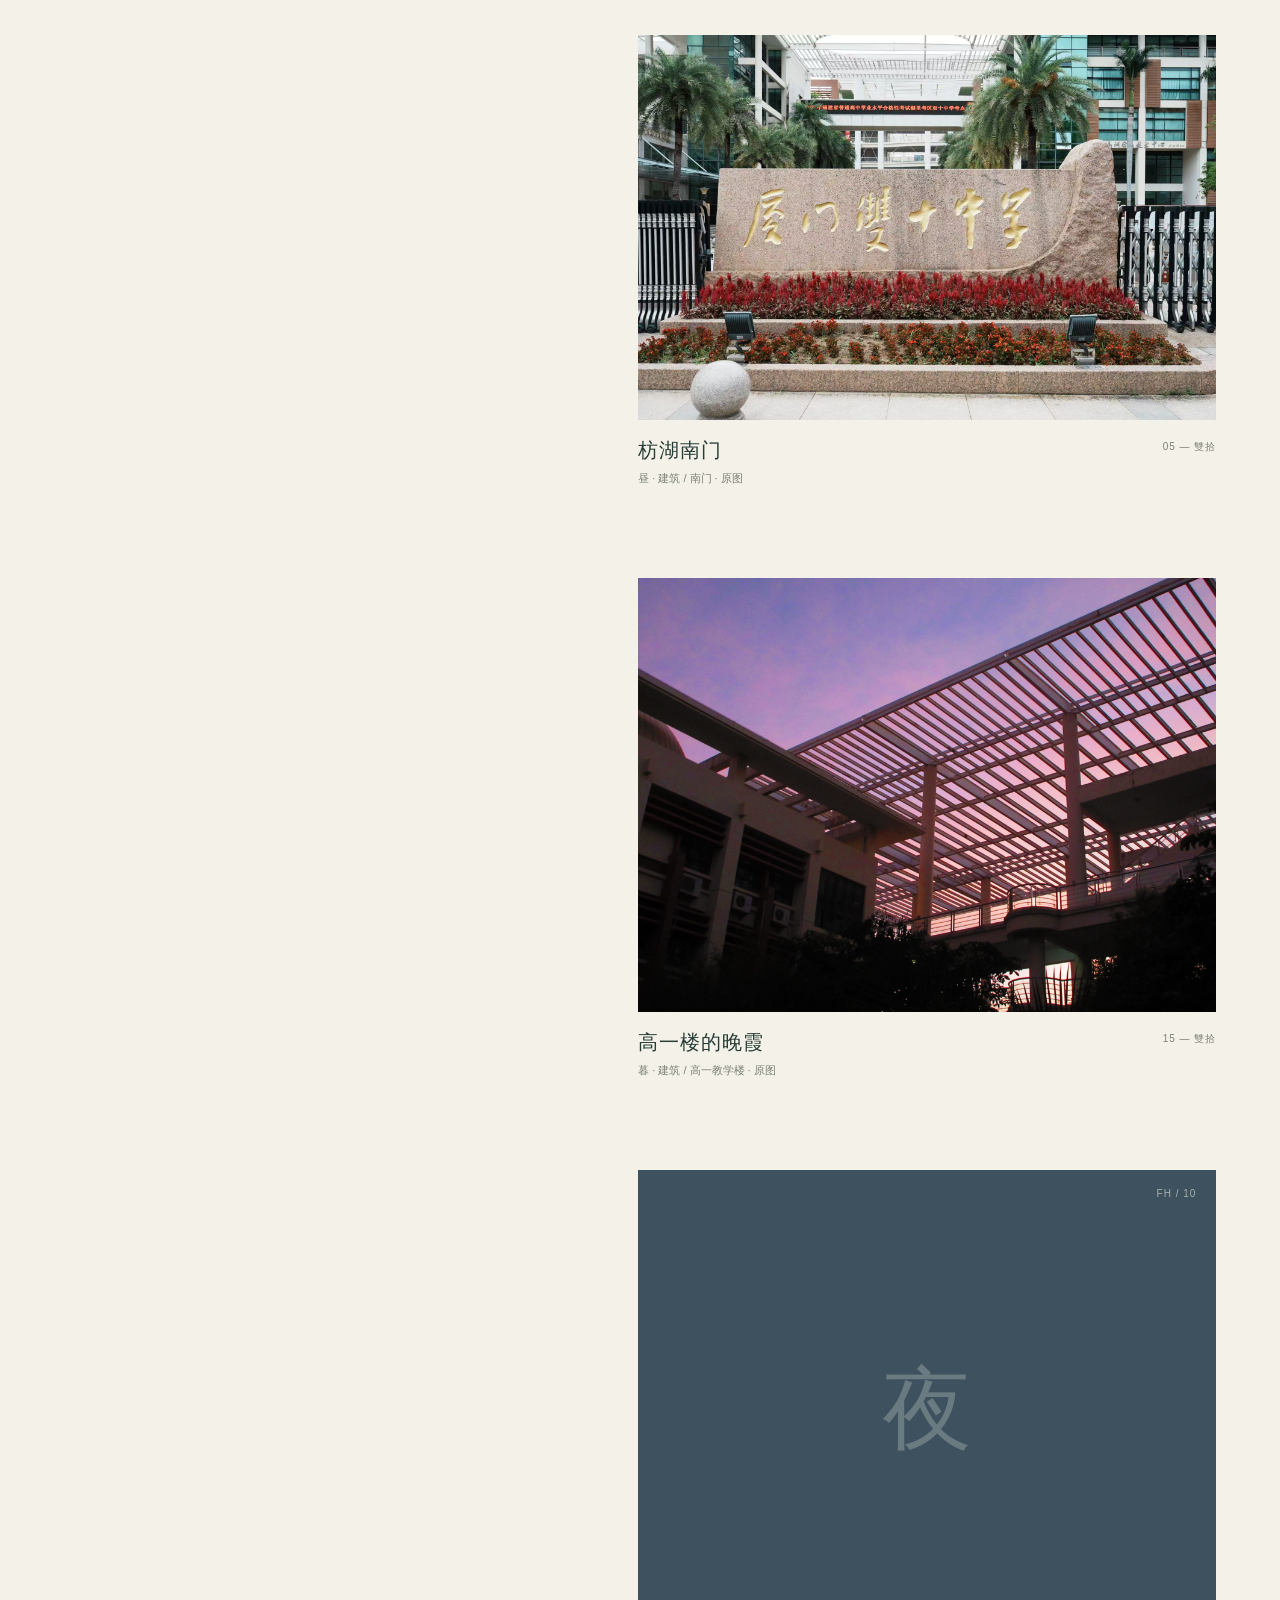
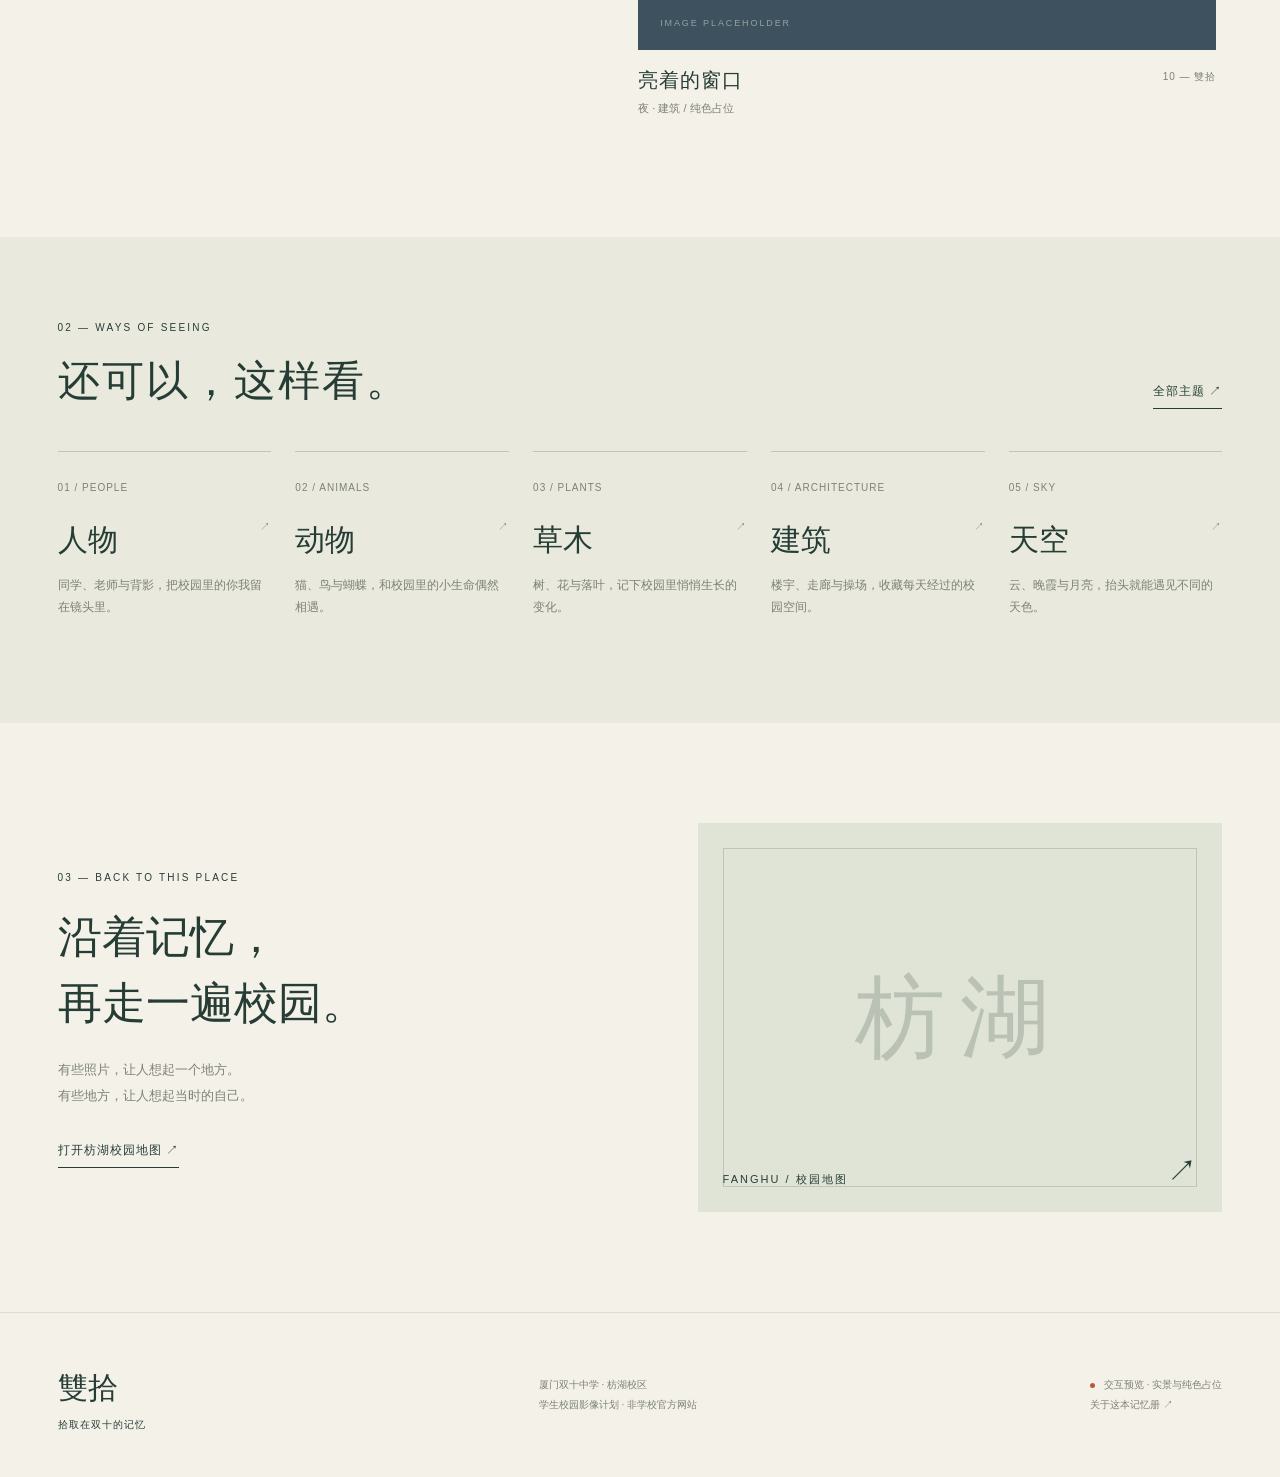
==== commit ad852c17: "Add school emblem to site header" ====
--- a/pages-preview/index.html
+++ b/pages-preview/index.html
@@ -1,6 +1,6 @@
 <!doctype html>
-<html lang="zh-CN"><head><meta charset="UTF-8"><meta name="viewport" content="width=device-width,initial-scale=1"><meta name="theme-color" content="#f4f1e9"><title>雙拾 · 从晨光到灯火</title><meta name="description" content="在双十，拾起那些差点忘记的瞬间。枋湖校区校园影像交互预览。"><link rel="stylesheet" href="style.css?v=70b7b779c7a2"></head>
-<body><div class="reading-progress" aria-hidden="true"></div><header class="header"><a href="#/" class="brand" aria-label="雙拾首页">雙拾<span>SHUANG SHI</span></a><nav aria-label="主导航"><a href="#/" data-nav="home">一日四拾</a><a href="#/themes" data-nav="themes">主题</a><a href="#/map" data-nav="map">校园地图</a><a href="#/about" data-nav="about">关于</a></nav><div class="header-actions"><button id="campus-toggle" aria-expanded="false" aria-controls="campus-menu">枋湖 <span>⌄</span></button><button class="contribute-trigger" data-contribute>投一束光 <span>↗</span></button></div><div id="campus-menu" class="campus-menu" hidden><button id="fanghu-campus"><span>枋湖校区</span><small>正在这里 · 浏览预览</small></button><button id="xiang-campus"><span>翔安校区 <b>筹备中</b></span><small>下一段记忆，留一个位置</small></button></div></header>
+<html lang="zh-CN"><head><meta charset="UTF-8"><meta name="viewport" content="width=device-width,initial-scale=1"><meta name="theme-color" content="#f4f1e9"><title>雙拾 · 从晨光到灯火</title><meta name="description" content="在双十，拾起那些差点忘记的瞬间。枋湖校区校园影像交互预览。"><link rel="stylesheet" href="style.css?v=school-emblem-20261113"></head>
+<body><div class="reading-progress" aria-hidden="true"></div><header class="header"><a href="#/" class="brand" aria-label="雙拾首页"><img class="school-emblem" src="assets/shuangshi-emblem.png" alt="" width="44" height="44">雙拾<span>SHUANG SHI</span></a><nav aria-label="主导航"><a href="#/" data-nav="home">一日四拾</a><a href="#/themes" data-nav="themes">主题</a><a href="#/map" data-nav="map">校园地图</a><a href="#/about" data-nav="about">关于</a></nav><div class="header-actions"><button id="campus-toggle" aria-expanded="false" aria-controls="campus-menu">枋湖 <span>⌄</span></button><button class="contribute-trigger" data-contribute>投一束光 <span>↗</span></button></div><div id="campus-menu" class="campus-menu" hidden><button id="fanghu-campus"><span>枋湖校区</span><small>正在这里 · 浏览预览</small></button><button id="xiang-campus"><span>翔安校区 <b>筹备中</b></span><small>下一段记忆，留一个位置</small></button></div></header>
 <main id="app"></main><footer><a href="#/" class="footer-brand">雙拾<span>拾取在双十的记忆</span></a><p>厦门双十中学 · 枋湖校区<br>学生校园影像计划 · 非学校官方网站</p><div><span class="preview-dot"></span> 交互预览 · 实景与纯色占位<br><a href="#/about">关于这本记忆册 ↗</a></div></footer>
 <dialog id="photo-viewer" class="photo-viewer" aria-labelledby="viewer-title"><div class="viewer-toolbar"><span id="viewer-index"></span><span>雙拾 / 记忆切片</span><button id="viewer-close" aria-label="关闭照片">关闭 <span>×</span></button></div><div class="viewer-layout"><button class="viewer-prev" aria-label="上一张">←</button><div id="viewer-image" class="photo-surface"><span class="placeholder-mark">IMAGE PLACEHOLDER</span><span id="viewer-glyph"></span></div><div class="viewer-copy"><span class="eyebrow" id="viewer-period"></span><h2 id="viewer-title"></h2><p id="viewer-story"></p><dl><div><dt>地点</dt><dd id="viewer-place"></dd></div><div><dt>摄影</dt><dd id="viewer-author">等待你的署名</dd></div><div><dt>作品状态</dt><dd id="viewer-status">纯色占位 · 非真实投稿</dd></div></dl><div class="viewer-image-tools"><button id="viewer-size" class="text-link" aria-pressed="false" hidden>原尺寸</button><a id="viewer-original" class="text-link" target="_blank" rel="noopener" hidden>打开原图 ↗</a></div><button id="viewer-map" class="text-link">在地图中查看 ↗</button></div><button class="viewer-next" aria-label="下一张">→</button></div><p class="viewer-tip">← → 切换照片 · Esc 返回原位置</p></dialog>
 <dialog id="info-dialog" class="info-dialog" aria-labelledby="info-title"><button class="dialog-close" aria-label="关闭">×</button><span class="eyebrow">THE NEXT CHAPTER</span><h2 id="info-title">翔安的故事，<br>先留一页。</h2><p>翔安校区正在筹备。这一版先把枋湖的日常拾起来，未来再续写另一段双十记忆。</p><button class="primary close-info">回到枋湖 <span>↗</span></button></dialog>
--- a/pages-preview/style.css
+++ b/pages-preview/style.css
@@ -23,3 +23,7 @@
 @media(max-width:700px){.atlas-places{max-height:148px}.map-sheet .atlas-pin{font-size:12px}}
 
 .outline-key{background:transparent;border:1px dashed #8c9f87}
+
+/* School emblem sits alongside the site wordmark. Its transparent background follows the page color. */
+.school-emblem{display:block;flex:none;width:44px;height:44px;object-fit:contain}
+@media(max-width:700px){.brand{gap:10px}.school-emblem{width:34px;height:34px}.header-actions{gap:10px}.header-actions .contribute-trigger span{margin-left:8px}}
